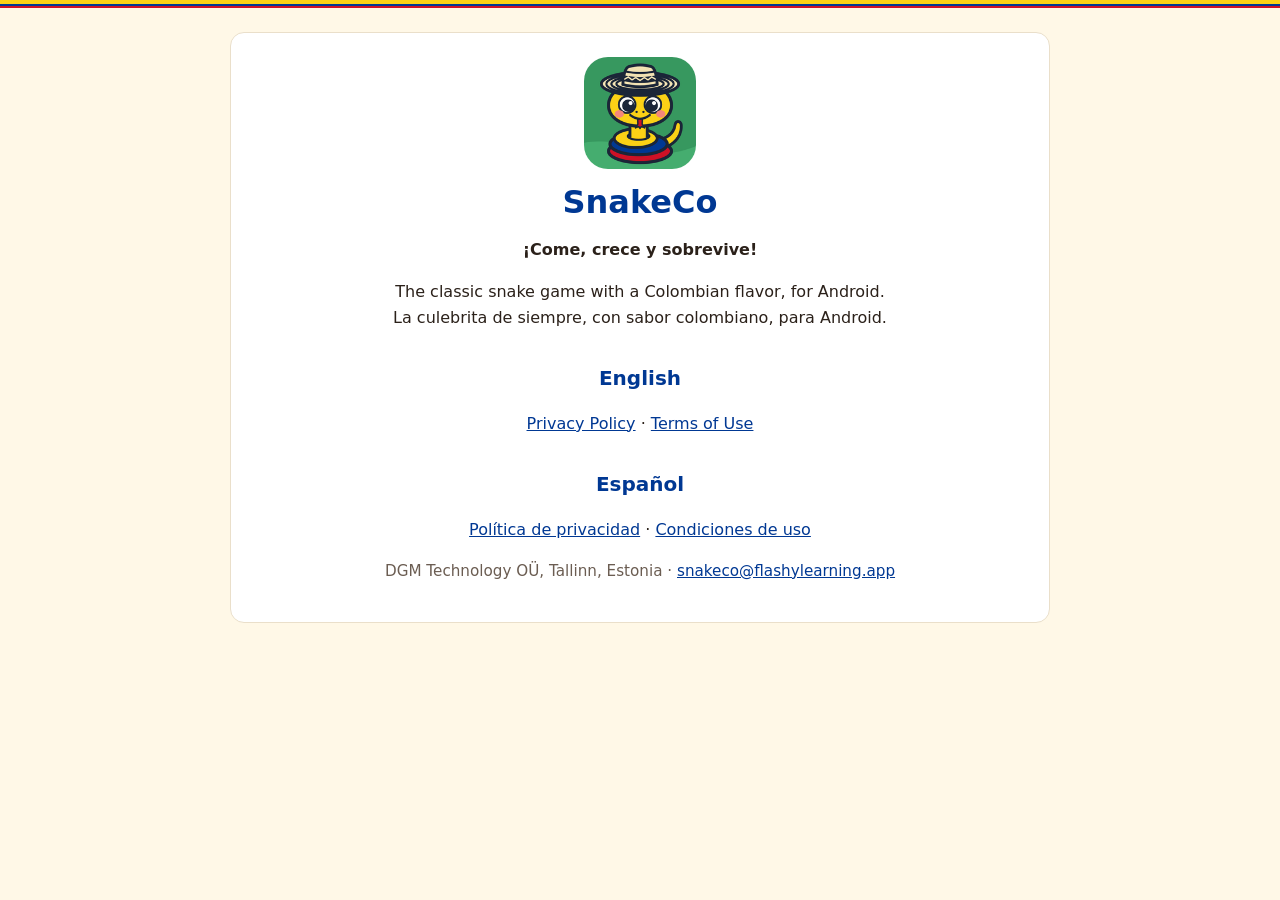
==== index.html @ 08a18cec "SnakeCo privacy policy and terms (EN + ES) Co-Authored-By: Claude Opus 5.5 <noreply@anthropic.com>" ====
<!doctype html>
<html lang="en">
<head>
  <meta charset="utf-8">
  <meta name="viewport" content="width=device-width, initial-scale=1">
  <title>SnakeCo</title>
  <meta name="description" content="SnakeCo, the classic snake game with a Colombian flavor, by DGM Technology OÜ.">
  <link rel="icon" href="icon.png">
  <link rel="stylesheet" href="style.css">
</head>
<body>
<div class="flag"></div>
<main style="text-align:center">
  <img src="icon.png" alt="" width="112" height="112" style="border-radius:24px">
  <h1>SnakeCo</h1>
  <p><strong>¡Come, crece y sobrevive!</strong></p>
  <p>The classic snake game with a Colombian flavor, for Android.<br>
     La culebrita de siempre, con sabor colombiano, para Android.</p>
  <h2>English</h2>
  <p><a href="en/privacy.html">Privacy Policy</a> · <a href="en/terms.html">Terms of Use</a></p>
  <h2>Español</h2>
  <p><a href="es/privacy.html">Política de privacidad</a> · <a href="es/terms.html">Condiciones de uso</a></p>
  <p class="meta">DGM Technology OÜ, Tallinn, Estonia ·
    <a href="mailto:snakeco@flashylearning.app">snakeco@flashylearning.app</a></p>
</main>
</body>
</html>
---- style.css ----
:root {
  --bg: #fff8e7;
  --card: #ffffff;
  --ink: #2b211a;
  --muted: #6b5d52;
  --blue: #003893;
  --red: #b3141f;
  --yellow: #fcd116;
  --box: #fff3c4;
  --line: #eadfca;
}
@media (prefers-color-scheme: dark) {
  :root {
    --bg: #241c16;
    --card: #33291f;
    --ink: #f3ece4;
    --muted: #c9bcae;
    --blue: #8fb3ff;
    --red: #ff8f8f;
    --box: #43361f;
    --line: #4a3d31;
  }
}
* { box-sizing: border-box; }
body {
  margin: 0;
  padding: 0 16px 32px;
  background: var(--bg);
  color: var(--ink);
  font: 16px/1.6 system-ui, -apple-system, "Segoe UI", Roboto, "Helvetica Neue", Arial, sans-serif;
}
.flag { height: 8px; margin: 0 -16px; background: linear-gradient(to bottom, var(--yellow) 0 50%, #003893 50% 75%, #ce1126 75%); }
main {
  max-width: 820px;
  margin: 24px auto 0;
  background: var(--card);
  padding: 24px 28px;
  border-radius: 14px;
  border: 1px solid var(--line);
}
nav.lang { text-align: right; font-size: 0.95rem; }
h1 { color: var(--blue); margin: 0.2em 0 0.1em; line-height: 1.2; }
h2 { color: var(--blue); margin-top: 1.6em; font-size: 1.25rem; }
h3 { margin-top: 1.2em; font-size: 1.05rem; }
.meta { color: var(--muted); font-size: 0.95rem; margin-top: 0; }
a { color: var(--blue); }
ul { padding-left: 1.3em; }
li { margin: 0.3em 0; }
.summary, .later {
  border-radius: 10px;
  padding: 12px 16px;
  margin: 1.2em 0;
}
.summary { background: var(--box); }
.later { border: 2px dashed var(--red); }
.later .tag {
  display: inline-block;
  background: var(--red);
  color: #fff;
  border-radius: 6px;
  padding: 1px 8px;
  font-size: 0.85rem;
  font-weight: 700;
}
@media (prefers-color-scheme: dark) { .later .tag { color: #241c16; } }
table { border-collapse: collapse; width: 100%; font-size: 0.95rem; }
th, td { border: 1px solid var(--line); padding: 6px 8px; text-align: left; vertical-align: top; }
footer { max-width: 820px; margin: 16px auto 0; color: var(--muted); font-size: 0.9rem; text-align: center; }
@media (max-width: 520px) { main { padding: 18px 16px; } }
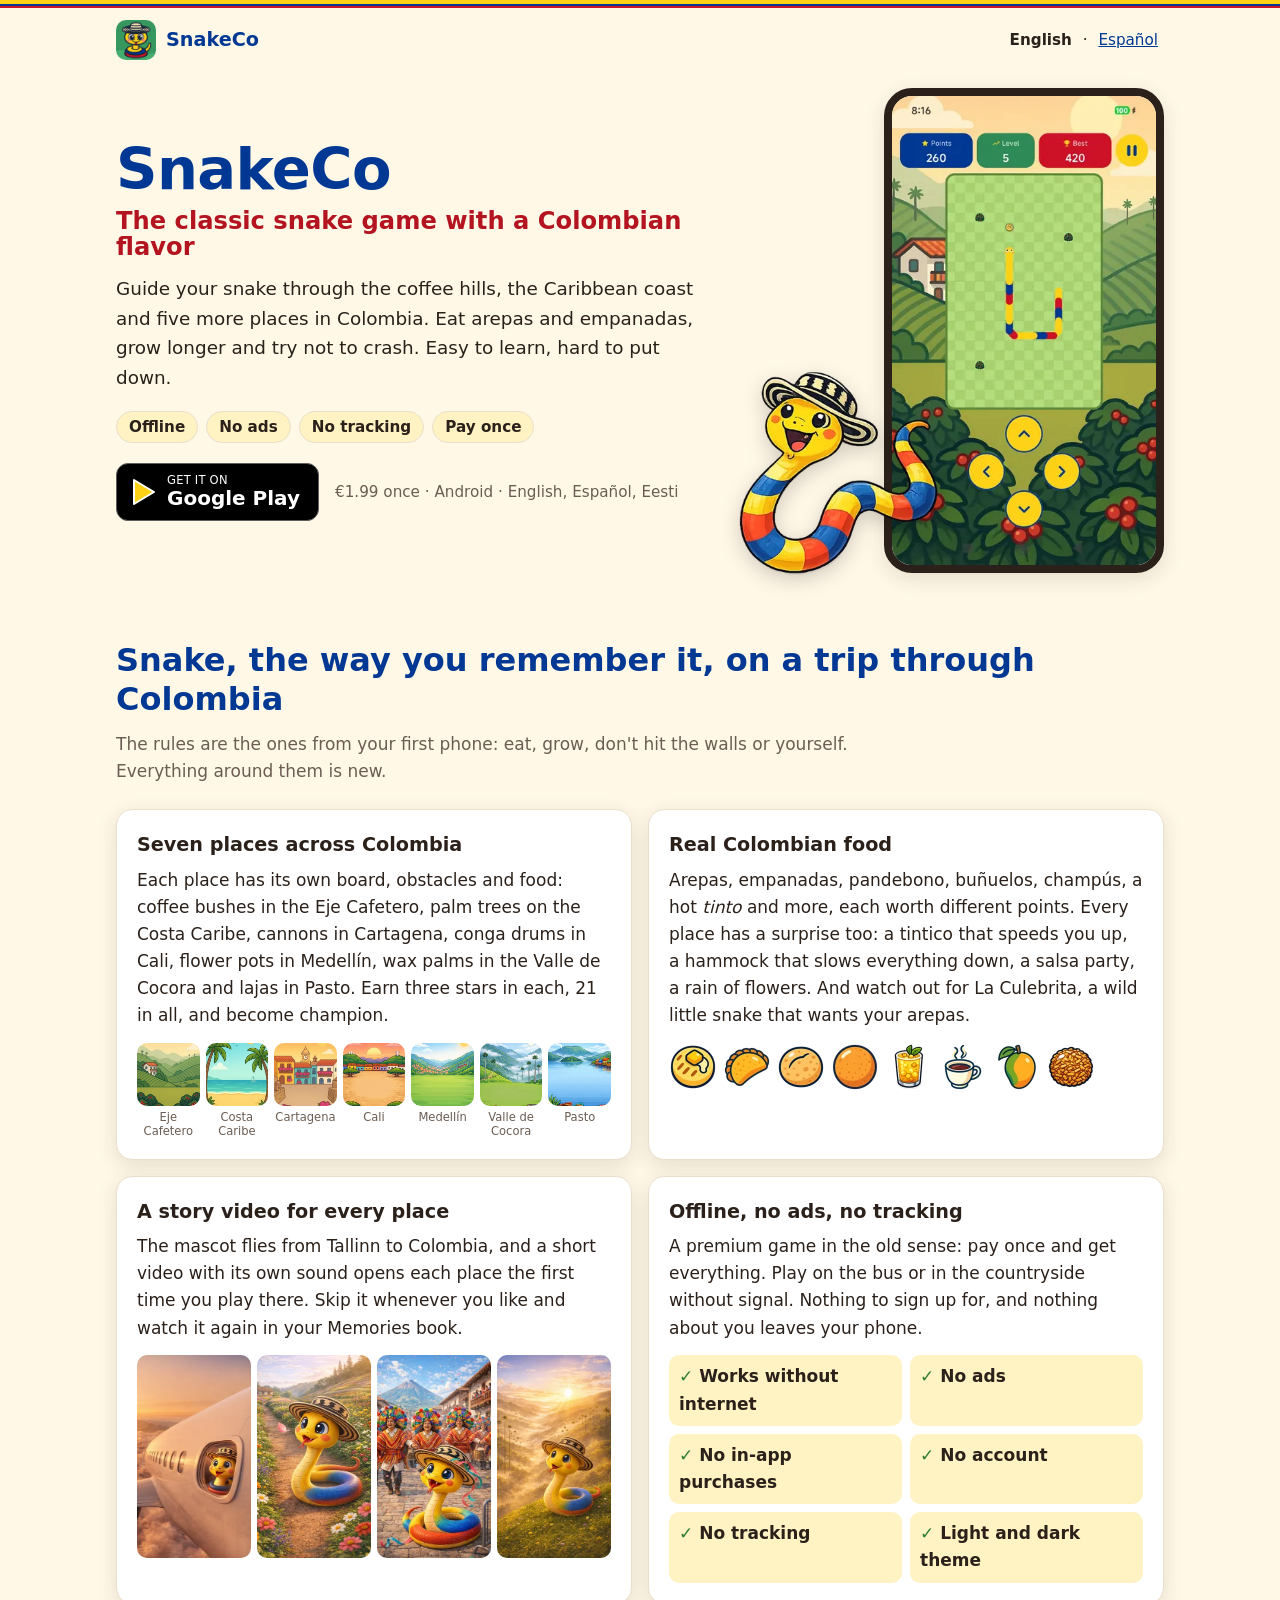
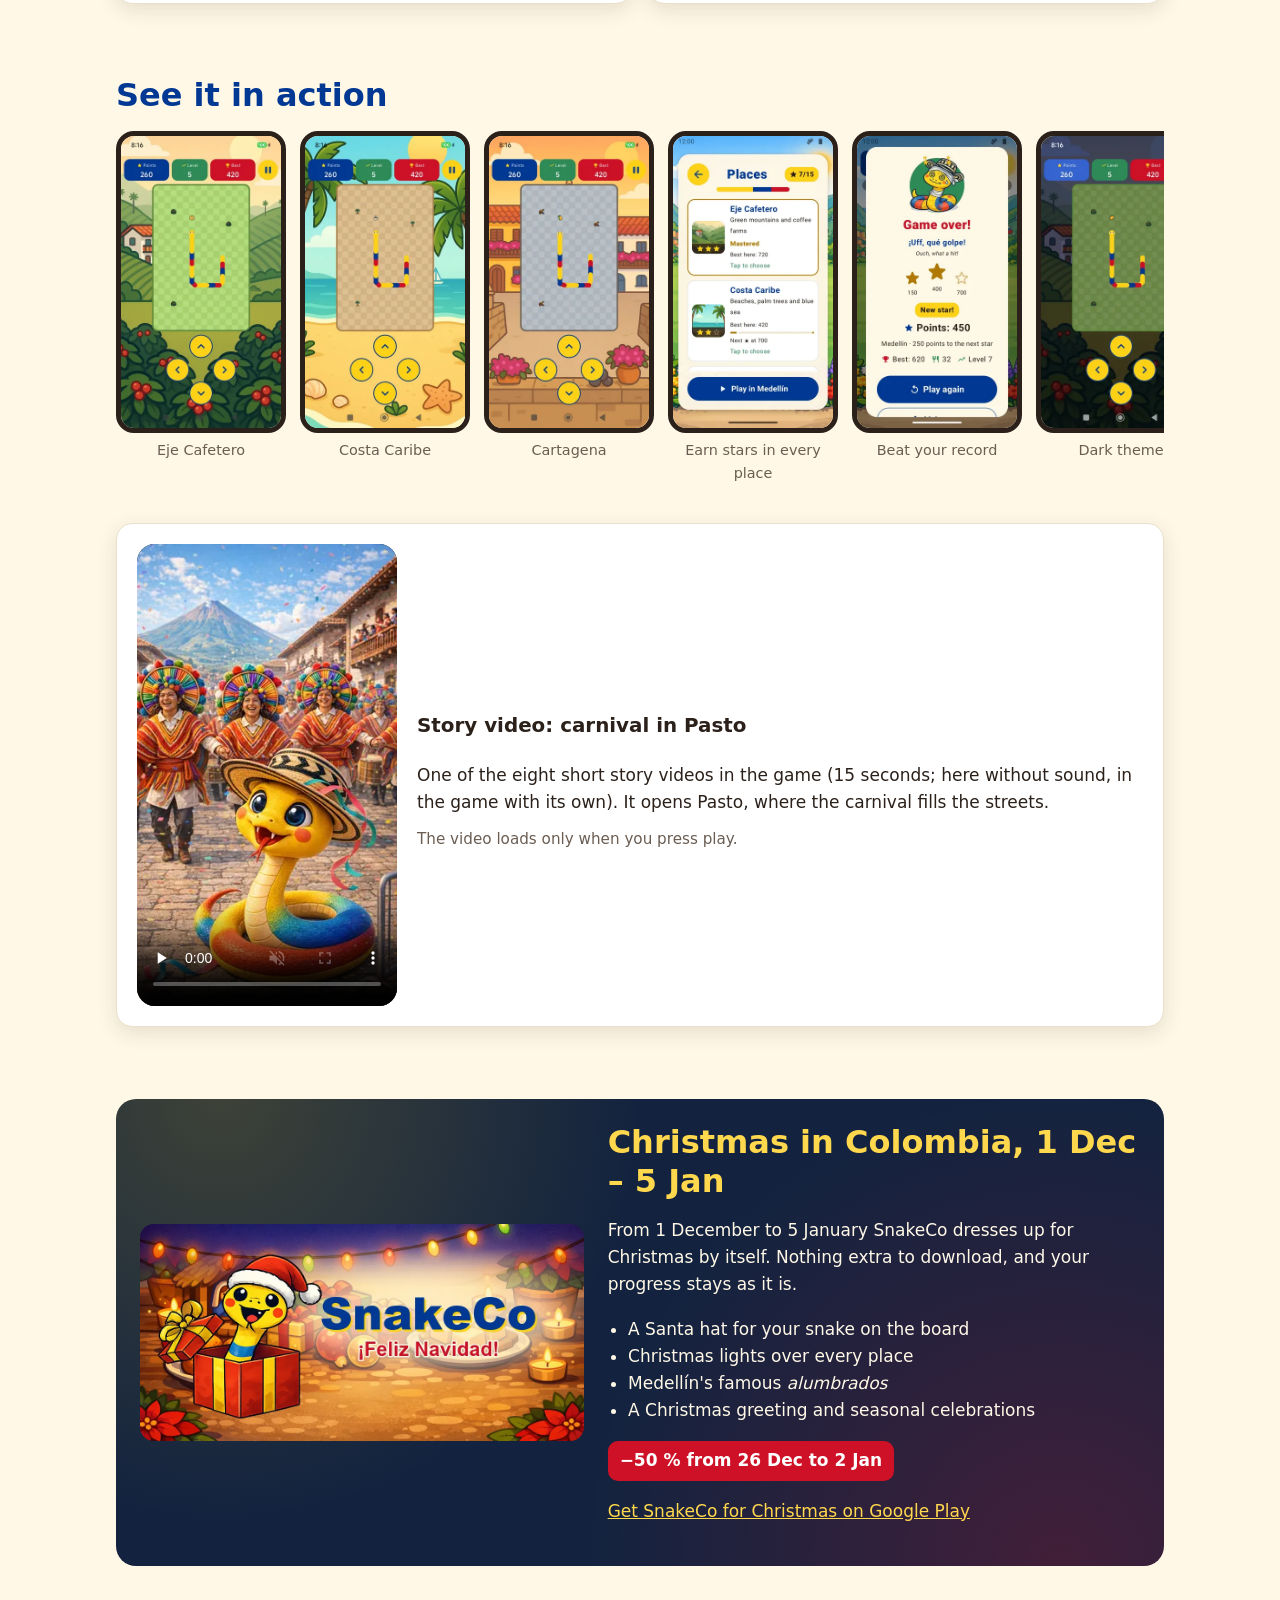
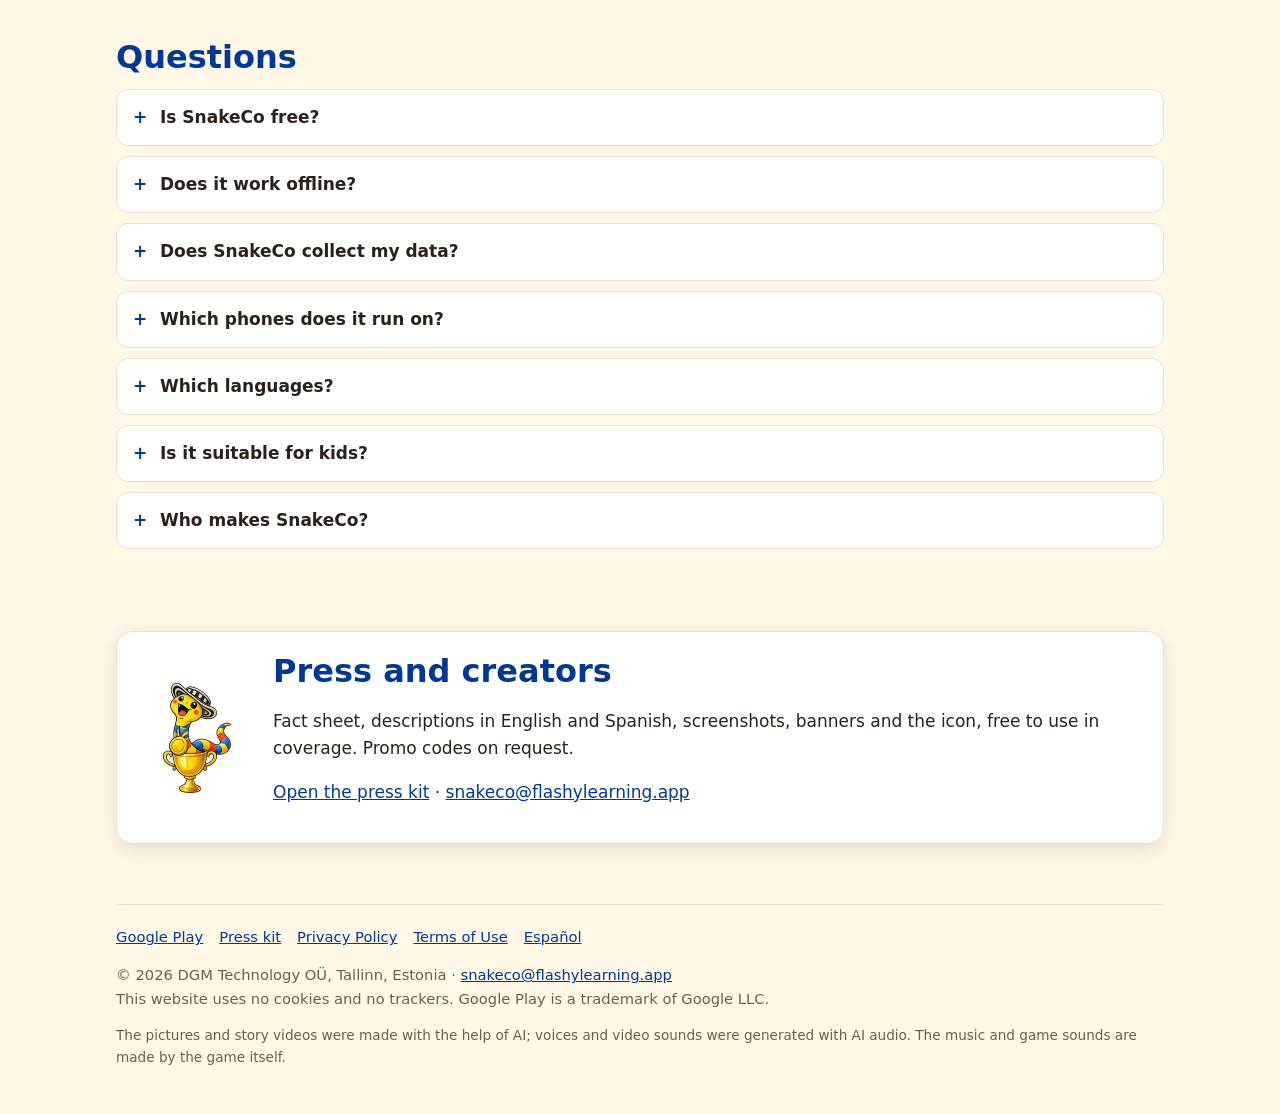
==== commit f8c6ea4b: "Landing pages EN (/) and ES (/es/), press kit (/press/), sitemap, robots, share images Legal pages (" ====
--- a/index.html
+++ b/index.html
@@ -3,25 +3,231 @@
 <head>
   <meta charset="utf-8">
   <meta name="viewport" content="width=device-width, initial-scale=1">
-  <title>SnakeCo</title>
-  <meta name="description" content="SnakeCo, the classic snake game with a Colombian flavor, by DGM Technology OÜ.">
+  <title>SnakeCo: Snake Game Colombia · classic snake for Android, offline, no ads</title>
+  <meta name="description" content="SnakeCo is the classic snake game with a Colombian flavor: seven places, regional foods and story videos. Offline, no ads, no tracking. €1.99 once on Google Play.">
+  <link rel="canonical" href="https://snakeco.flashylearning.app/">
+  <link rel="alternate" hreflang="en" href="https://snakeco.flashylearning.app/">
+  <link rel="alternate" hreflang="es" href="https://snakeco.flashylearning.app/es/">
+  <link rel="alternate" hreflang="x-default" href="https://snakeco.flashylearning.app/">
+  <meta name="theme-color" content="#fff8e7" media="(prefers-color-scheme: light)">
+  <meta name="theme-color" content="#1d1712" media="(prefers-color-scheme: dark)">
   <link rel="icon" href="icon.png">
-  <link rel="stylesheet" href="style.css">
+  <link rel="apple-touch-icon" href="icon.png">
+  <link rel="stylesheet" href="landing.css">
+  <link rel="preload" as="image" href="img/run-eje-cafetero.webp">
+
+  <meta property="og:type" content="website">
+  <meta property="og:site_name" content="SnakeCo">
+  <meta property="og:url" content="https://snakeco.flashylearning.app/">
+  <meta property="og:title" content="SnakeCo: the classic snake game with a Colombian flavor">
+  <meta property="og:description" content="Seven places across Colombia, regional foods and story videos. Offline, no ads, no tracking. For Android on Google Play.">
+  <meta property="og:image" content="https://snakeco.flashylearning.app/img/og-en.jpg">
+  <meta property="og:image:width" content="1200">
+  <meta property="og:image:height" content="630">
+  <meta property="og:image:alt" content="SnakeCo: the yellow-blue-red mascot snake next to a phone showing a snake run in Colombia's coffee region">
+  <meta property="og:locale" content="en_US">
+  <meta property="og:locale:alternate" content="es_CO">
+  <meta name="twitter:card" content="summary_large_image">
+  <meta name="twitter:title" content="SnakeCo: the classic snake game with a Colombian flavor">
+  <meta name="twitter:description" content="Seven places, regional foods, story videos. Offline, no ads, no tracking. Android.">
+  <meta name="twitter:image" content="https://snakeco.flashylearning.app/img/og-en.jpg">
+
+  <script type="application/ld+json">
+  {
+    "@context": "https://schema.org",
+    "@type": ["VideoGame", "MobileApplication"],
+    "name": "SnakeCo",
+    "alternateName": "SnakeCo: Snake Game Colombia",
+    "description": "The classic snake game with a Colombian flavor: seven places across Colombia, regional foods, story videos and a Memories book. Offline, no ads, no tracking.",
+    "url": "https://snakeco.flashylearning.app/",
+    "image": "https://snakeco.flashylearning.app/img/og-en.jpg",
+    "screenshot": [
+      "https://snakeco.flashylearning.app/img/run-eje-cafetero.webp",
+      "https://snakeco.flashylearning.app/img/run-costa-caribe.webp",
+      "https://snakeco.flashylearning.app/img/places-en.webp"
+    ],
+    "applicationCategory": "GameApplication",
+    "applicationSubCategory": "Arcade",
+    "genre": ["Arcade", "Casual", "Snake"],
+    "gamePlatform": "Android",
+    "operatingSystem": "Android",
+    "playMode": "SinglePlayer",
+    "inLanguage": ["en", "es", "et"],
+    "contentRating": "13+",
+    "installUrl": "https://play.google.com/store/apps/details?id=com.dgm.snakeco.game",
+    "sameAs": "https://play.google.com/store/apps/details?id=com.dgm.snakeco.game",
+    "offers": { "@type": "Offer", "price": "1.99", "priceCurrency": "EUR", "availability": "https://schema.org/InStock" },
+    "author": { "@type": "Organization", "name": "DGM Technology OÜ", "address": "Tallinn, Estonia", "email": "snakeco@flashylearning.app" },
+    "publisher": { "@type": "Organization", "name": "DGM Technology OÜ" }
+  }
+  </script>
 </head>
 <body>
+<a class="skip" href="#main">Skip to content</a>
 <div class="flag"></div>
-<main style="text-align:center">
-  <img src="icon.png" alt="" width="112" height="112" style="border-radius:24px">
-  <h1>SnakeCo</h1>
-  <p><strong>¡Come, crece y sobrevive!</strong></p>
-  <p>The classic snake game with a Colombian flavor, for Android.<br>
-     La culebrita de siempre, con sabor colombiano, para Android.</p>
-  <h2>English</h2>
-  <p><a href="en/privacy.html">Privacy Policy</a> · <a href="en/terms.html">Terms of Use</a></p>
-  <h2>Español</h2>
-  <p><a href="es/privacy.html">Política de privacidad</a> · <a href="es/terms.html">Condiciones de uso</a></p>
-  <p class="meta">DGM Technology OÜ, Tallinn, Estonia ·
-    <a href="mailto:snakeco@flashylearning.app">snakeco@flashylearning.app</a></p>
-</main>
+<div class="wrap">
+  <header class="top">
+    <a class="brand" href="./"><img src="icon.png" alt="" width="40" height="40"><span>SnakeCo</span></a>
+    <nav class="lang" aria-label="Language"><strong aria-current="page">English</strong> · <a href="es/" hreflang="es" lang="es">Español</a></nav>
+  </header>
+
+  <main id="main">
+    <div class="hero">
+      <div>
+        <h1>SnakeCo<span>The classic snake game with a Colombian flavor</span></h1>
+        <p class="lead">Guide your snake through the coffee hills, the Caribbean coast and five more places in Colombia. Eat arepas and empanadas, grow longer and try not to crash. Easy to learn, hard to put down.</p>
+        <ul class="chips" aria-label="Highlights">
+          <li>Offline</li><li>No ads</li><li>No tracking</li><li>Pay once</li>
+        </ul>
+        <div class="cta">
+          <a class="play" href="https://play.google.com/store/apps/details?id=com.dgm.snakeco.game&amp;referrer=utm_source%3Dsite%26utm_medium%3Dweb%26utm_campaign%3Dlanding%26utm_content%3Den_hero">
+            <svg width="26" height="28" viewBox="0 0 26 28" aria-hidden="true"><path d="M3 2l20 12L3 26z" fill="#fcd116" stroke="#fff" stroke-width="2" stroke-linejoin="round"/></svg>
+            <span><small>GET IT ON</small><b>Google Play</b></span>
+          </a>
+          <span class="price">€1.99 once · Android · English, Español, Eesti</span>
+        </div>
+      </div>
+      <div class="hero-art">
+        <img class="phone" src="img/run-eje-cafetero.webp" width="360" height="640" alt="A SnakeCo run in the Eje Cafetero: a yellow, blue and red snake on a board among coffee bushes">
+        <img class="mascot" src="img/mascot.webp" width="320" height="320" alt="The SnakeCo mascot, a smiling snake in a sombrero vueltiao">
+      </div>
+    </div>
+
+    <section id="features" aria-labelledby="features-h">
+      <h2 id="features-h">Snake, the way you remember it, on a trip through Colombia</h2>
+      <p class="sub">The rules are the ones from your first phone: eat, grow, don't hit the walls or yourself. Everything around them is new.</p>
+      <div class="features">
+        <article class="card">
+          <h3>Seven places across Colombia</h3>
+          <p>Each place has its own board, obstacles and food: coffee bushes in the Eje Cafetero, palm trees on the Costa Caribe, cannons in Cartagena, conga drums in Cali, flower pots in Medellín, wax palms in the Valle de Cocora and lajas in Pasto. Earn three stars in each, 21 in all, and become champion.</p>
+          <ul class="places">
+            <li><img src="img/place-coffee.webp" width="240" height="240" alt="" loading="lazy">Eje Cafetero</li>
+            <li><img src="img/place-caribe.webp" width="240" height="240" alt="" loading="lazy">Costa Caribe</li>
+            <li><img src="img/place-cartagena.webp" width="240" height="240" alt="" loading="lazy">Cartagena</li>
+            <li><img src="img/place-cali.webp" width="240" height="240" alt="" loading="lazy">Cali</li>
+            <li><img src="img/place-medellin.webp" width="240" height="240" alt="" loading="lazy">Medellín</li>
+            <li><img src="img/place-cocora.webp" width="240" height="240" alt="" loading="lazy">Valle de Cocora</li>
+            <li><img src="img/place-pasto.webp" width="240" height="240" alt="" loading="lazy">Pasto</li>
+          </ul>
+        </article>
+        <article class="card">
+          <h3>Real Colombian food</h3>
+          <p>Arepas, empanadas, pandebono, buñuelos, champús, a hot <em>tinto</em> and more, each worth different points. Every place has a surprise too: a tintico that speeds you up, a hammock that slows everything down, a salsa party, a rain of flowers. And watch out for La Culebrita, a wild little snake that wants your arepas.</p>
+          <div class="foods" role="img" aria-label="Food in the game: arepa, empanada, pandebono, buñuelo, champús, tinto, mango, cocada">
+            <img src="img/food-arepa.webp" width="96" height="96" alt="" loading="lazy">
+            <img src="img/food-empanada.webp" width="96" height="96" alt="" loading="lazy">
+            <img src="img/food-pandebono.webp" width="96" height="96" alt="" loading="lazy">
+            <img src="img/food-bunuelo.webp" width="96" height="96" alt="" loading="lazy">
+            <img src="img/food-champus.webp" width="96" height="96" alt="" loading="lazy">
+            <img src="img/food-tinto.webp" width="96" height="96" alt="" loading="lazy">
+            <img src="img/food-mango.webp" width="96" height="96" alt="" loading="lazy">
+            <img src="img/food-cocada.webp" width="96" height="96" alt="" loading="lazy">
+          </div>
+        </article>
+        <article class="card">
+          <h3>A story video for every place</h3>
+          <p>The mascot flies from Tallinn to Colombia, and a short video with its own sound opens each place the first time you play there. Skip it whenever you like and watch it again in your Memories book.</p>
+          <div class="stories">
+            <img src="img/story-tallinn.webp" width="300" height="533" alt="Story video still: the mascot looks out of a plane window above the clouds" loading="lazy">
+            <img src="img/story-medellin.webp" width="300" height="533" alt="Story video still: the mascot on a flower trail near Medellín" loading="lazy">
+            <img src="img/story-pasto.webp" width="300" height="533" alt="Story video still: the mascot at the Pasto carnival" loading="lazy">
+            <img src="img/story-cocora.webp" width="300" height="533" alt="Story video still: the mascot at sunrise over the Valle de Cocora" loading="lazy">
+          </div>
+        </article>
+        <article class="card">
+          <h3>Offline, no ads, no tracking</h3>
+          <p>A premium game in the old sense: pay once and get everything. Play on the bus or in the countryside without signal. Nothing to sign up for, and nothing about you leaves your phone.</p>
+          <ul class="badges">
+            <li>Works without internet</li><li>No ads</li><li>No in-app purchases</li><li>No account</li><li>No tracking</li><li>Light and dark theme</li>
+          </ul>
+        </article>
+      </div>
+    </section>
+
+    <section id="screens" aria-labelledby="screens-h">
+      <h2 id="screens-h">See it in action</h2>
+      <div class="shots" tabindex="0" aria-label="Screenshots, scroll sideways">
+        <figure><img src="img/run-eje-cafetero.webp" width="360" height="640" alt="Snake run in the Eje Cafetero" loading="lazy"><figcaption>Eje Cafetero</figcaption></figure>
+        <figure><img src="img/run-costa-caribe.webp" width="360" height="640" alt="Snake run on the Costa Caribe beach" loading="lazy"><figcaption>Costa Caribe</figcaption></figure>
+        <figure><img src="img/run-cartagena.webp" width="360" height="640" alt="Snake run on Cartagena's walls" loading="lazy"><figcaption>Cartagena</figcaption></figure>
+        <figure><img src="img/places-en.webp" width="360" height="640" alt="Places screen with stars earned in each place" loading="lazy"><figcaption>Earn stars in every place</figcaption></figure>
+        <figure><img src="img/game-over-en.webp" width="360" height="640" alt="Game over screen with a new star and the score" loading="lazy"><figcaption>Beat your record</figcaption></figure>
+        <figure><img src="img/run-dark.webp" width="360" height="640" alt="Snake run in the dark theme" loading="lazy"><figcaption>Dark theme</figcaption></figure>
+        <figure><img src="press/img/culebrita-chase.gif" width="260" height="390" alt="Animation: La Culebrita, a small wild snake, races the player to the food" loading="lazy"><figcaption>La Culebrita wants your food</figcaption></figure>
+      </div>
+      <div class="video card">
+        <video controls muted preload="none" playsinline poster="img/story-pasto.webp" width="720" height="1280" aria-describedby="video-d">
+          <source src="img/story-pasto.mp4" type="video/mp4">
+        </video>
+        <div id="video-d">
+          <h3>Story video: carnival in Pasto</h3>
+          <p>One of the eight short story videos in the game (15 seconds; here without sound, in the game with its own). It opens Pasto, where the carnival fills the streets.</p>
+          <p class="price">The video loads only when you press play.</p>
+        </div>
+      </div>
+    </section>
+
+    <!-- XMAS-2026 START: Christmas section, remove this block on 6 Jan 2027 (it also hides itself from that date) -->
+    <section id="christmas" data-until="2027-01-06" aria-labelledby="xmas-h">
+      <div class="xmas">
+        <img class="banner" src="img/xmas-banner.webp" width="1024" height="500" alt="The SnakeCo mascot in a Santa hat popping out of a gift box, with Christmas lights" loading="lazy">
+        <div>
+          <h2 id="xmas-h">Christmas in Colombia, 1 Dec – 5 Jan</h2>
+          <p>From 1 December to 5 January SnakeCo dresses up for Christmas by itself. Nothing extra to download, and your progress stays as it is.</p>
+          <ul>
+            <li>A Santa hat for your snake on the board</li>
+            <li>Christmas lights over every place</li>
+            <li>Medellín's famous <em>alumbrados</em></li>
+            <li>A Christmas greeting and seasonal celebrations</li>
+          </ul>
+          <p><span class="sale">−50 % from 26 Dec to 2 Jan</span></p>
+          <p><a href="https://play.google.com/store/apps/details?id=com.dgm.snakeco.game&amp;referrer=utm_source%3Dsite%26utm_medium%3Dweb%26utm_campaign%3Dxmas2026%26utm_content%3Den_xmas">Get SnakeCo for Christmas on Google Play</a></p>
+        </div>
+      </div>
+    </section>
+    <!-- XMAS-2026 END -->
+
+    <section id="faq" class="faq" aria-labelledby="faq-h">
+      <h2 id="faq-h">Questions</h2>
+      <details><summary>Is SnakeCo free?</summary><p>No. SnakeCo costs €1.99 once (COP 4,900 in Colombia; Google Play shows the price in your currency). There are no ads and no in-app purchases: you pay once and get every place, video and challenge.</p></details>
+      <details><summary>Does it work offline?</summary><p>Yes. Once installed, SnakeCo works without internet. Google Play may check your purchase now and then when you are online.</p></details>
+      <details><summary>Does SnakeCo collect my data?</summary><p>No. There is no account, no analytics and no ads. Your scores and settings stay on your phone. Read the <a href="en/privacy.html">privacy policy</a>.</p></details>
+      <details><summary>Which phones does it run on?</summary><p>Android phones and tablets through Google Play. An iPhone version is in development, with no date yet.</p></details>
+      <details><summary>Which languages?</summary><p>English, Spanish and Estonian. The voice reactions are in Colombian Spanish, and you can switch them off.</p></details>
+      <details><summary>Is it suitable for kids?</summary><p>The content is family-friendly. Google Play rates it 13+.</p></details>
+      <details><summary>Who makes SnakeCo?</summary><p>DGM Technology OÜ, a one-person indie studio in Tallinn, Estonia, with a big love for Colombia. Write to <a href="mailto:snakeco@flashylearning.app">snakeco@flashylearning.app</a>.</p></details>
+    </section>
+
+    <section id="press" aria-labelledby="press-h">
+      <div class="press card">
+        <img src="img/mascot-champion.webp" width="240" height="240" alt="" loading="lazy">
+        <div>
+          <h2 id="press-h">Press and creators</h2>
+          <p>Fact sheet, descriptions in English and Spanish, screenshots, banners and the icon, free to use in coverage. Promo codes on request.</p>
+          <p><a href="press/">Open the press kit</a> · <a href="mailto:snakeco@flashylearning.app">snakeco@flashylearning.app</a></p>
+        </div>
+      </div>
+    </section>
+  </main>
+
+  <footer>
+    <nav aria-label="Footer">
+      <a href="https://play.google.com/store/apps/details?id=com.dgm.snakeco.game&amp;referrer=utm_source%3Dsite%26utm_medium%3Dweb%26utm_campaign%3Dlanding%26utm_content%3Den_footer">Google Play</a>
+      <a href="press/">Press kit</a>
+      <a href="en/privacy.html">Privacy Policy</a>
+      <a href="en/terms.html">Terms of Use</a>
+      <a href="es/" hreflang="es" lang="es">Español</a>
+    </nav>
+    <p>© 2026 DGM Technology OÜ, Tallinn, Estonia · <a href="mailto:snakeco@flashylearning.app">snakeco@flashylearning.app</a><br>
+      This website uses no cookies and no trackers. Google Play is a trademark of Google LLC.</p>
+    <p class="ai">The pictures and story videos were made with the help of AI; voices and video sounds were generated with AI audio. The music and game sounds are made by the game itself.</p>
+  </footer>
+</div>
+<!-- XMAS-2026: hides the Christmas block from 6 Jan 2027 if it is still in the page -->
+<script>
+  document.querySelectorAll("[data-until]").forEach(function (el) {
+    if (new Date() >= new Date(el.getAttribute("data-until") + "T00:00:00")) el.hidden = true;
+  });
+</script>
 </body>
 </html>
--- a/landing.css
+++ b/landing.css
@@ -0,0 +1,149 @@
+/* SnakeCo landing pages (/, /es/). Plain CSS, no external fonts, no trackers. */
+:root {
+  color-scheme: light dark;
+  --bg: #fff8e7;
+  --card: #ffffff;
+  --soft: #fff3c4;
+  --ink: #2b211a;
+  --muted: #6b5d52;
+  --blue: #003893;
+  --blue-ink: #ffffff;
+  --red: #b3141f;
+  --yellow: #fcd116;
+  --green: #2e7d32;
+  --line: #eadfca;
+  --shadow: 0 6px 20px rgba(60, 40, 10, .12);
+  --xmas-bg: #13233f;
+  --xmas-ink: #fff8e7;
+}
+@media (prefers-color-scheme: dark) {
+  :root {
+    --bg: #1d1712;
+    --card: #2b231b;
+    --soft: #3a2f1c;
+    --ink: #f3ece4;
+    --muted: #c9bcae;
+    --blue: #8fb3ff;
+    --blue-ink: #10203f;
+    --red: #ff8f8f;
+    --green: #8fd694;
+    --line: #463a2e;
+    --shadow: 0 6px 20px rgba(0, 0, 0, .35);
+    --xmas-bg: #0d1830;
+  }
+}
+* { box-sizing: border-box; }
+html { scroll-behavior: smooth; }
+@media (prefers-reduced-motion: reduce) { html { scroll-behavior: auto; } }
+body {
+  margin: 0;
+  background: var(--bg);
+  color: var(--ink);
+  font: 17px/1.6 system-ui, -apple-system, "Segoe UI", Roboto, "Helvetica Neue", Arial, sans-serif;
+}
+img, video { max-width: 100%; height: auto; display: block; }
+a { color: var(--blue); }
+a:focus-visible, summary:focus-visible, .play:focus-visible { outline: 3px solid var(--yellow); outline-offset: 3px; }
+.skip { position: absolute; left: -999px; top: 8px; background: var(--card); padding: 8px 12px; border-radius: 8px; z-index: 10; }
+.skip:focus { left: 8px; }
+.flag { height: 8px; background: linear-gradient(to bottom, var(--yellow) 0 50%, #003893 50% 75%, #ce1126 75%); }
+.wrap { max-width: 1080px; margin: 0 auto; padding: 0 16px; }
+
+/* Top bar */
+.top { display: flex; align-items: center; justify-content: space-between; gap: 12px; padding: 12px 0; }
+.brand { display: flex; align-items: center; gap: 10px; font-weight: 800; font-size: 1.2rem; color: var(--blue); text-decoration: none; }
+.brand img { width: 40px; height: 40px; border-radius: 10px; }
+.lang { font-size: .95rem; }
+.lang a, .lang strong { padding: 4px 6px; }
+
+/* Hero */
+.hero { display: grid; grid-template-columns: 1.15fr .85fr; gap: 24px; align-items: center; padding: 16px 0 32px; }
+.hero h1 { font-size: clamp(2.2rem, 6vw, 3.6rem); line-height: 1.05; margin: 0 0 .25em; color: var(--blue); letter-spacing: -.01em; }
+.hero h1 span { display: block; font-size: .42em; color: var(--red); letter-spacing: 0; margin-top: .35em; }
+.lead { font-size: 1.15rem; margin: 0 0 1em; }
+.chips { display: flex; flex-wrap: wrap; gap: 8px; padding: 0; margin: 0 0 20px; list-style: none; }
+.chips li { background: var(--soft); border: 1px solid var(--line); border-radius: 999px; padding: 3px 12px; font-weight: 600; font-size: .95rem; }
+.cta { display: flex; flex-wrap: wrap; align-items: center; gap: 12px 16px; }
+.play {
+  display: inline-flex; align-items: center; gap: 10px; background: #000; color: #fff; text-decoration: none;
+  border-radius: 12px; padding: 10px 18px 10px 14px; border: 1px solid #5f5f5f; line-height: 1.15;
+}
+.play svg { flex: none; }
+.play small { display: block; font-size: .72rem; letter-spacing: .02em; }
+.play b { display: block; font-size: 1.25rem; font-weight: 600; }
+.price { color: var(--muted); font-size: .95rem; }
+.hero-art { position: relative; }
+.hero-art .phone { width: min(280px, 70%); margin-left: auto; border-radius: 28px; border: 8px solid #2b211a; box-shadow: var(--shadow); }
+.hero-art .mascot { position: absolute; left: 0; bottom: -10px; width: min(220px, 52%); filter: drop-shadow(0 6px 10px rgba(0,0,0,.18)); }
+
+/* Sections */
+section { padding: 36px 0; }
+section h2 { font-size: clamp(1.5rem, 3.5vw, 2rem); color: var(--blue); margin: 0 0 .4em; line-height: 1.2; }
+.sub { color: var(--muted); margin: 0 0 1.4em; max-width: 46em; }
+.card { background: var(--card); border: 1px solid var(--line); border-radius: 16px; padding: 20px; box-shadow: var(--shadow); }
+.features { display: grid; grid-template-columns: repeat(2, 1fr); gap: 16px; }
+.features h3 { margin: 0 0 .3em; font-size: 1.2rem; }
+.features p { margin: 0 0 .8em; }
+.places { display: grid; grid-template-columns: repeat(7, 1fr); gap: 6px; padding: 0; margin: 0; list-style: none; }
+.places li { font-size: .72rem; text-align: center; color: var(--muted); line-height: 1.25; }
+.places img { border-radius: 10px; margin-bottom: 4px; aspect-ratio: 1; object-fit: cover; width: 100%; }
+.foods { display: flex; flex-wrap: wrap; gap: 6px; }
+.foods img { width: 48px; height: 48px; }
+.stories { display: grid; grid-template-columns: repeat(4, 1fr); gap: 6px; }
+.stories img { border-radius: 10px; aspect-ratio: 9 / 16; object-fit: cover; width: 100%; }
+.badges { display: grid; grid-template-columns: repeat(2, 1fr); gap: 8px; padding: 0; margin: 0; list-style: none; }
+.badges li { background: var(--soft); border-radius: 10px; padding: 8px 10px; font-weight: 600; }
+.badges li::before { content: "✓ "; color: var(--green); }
+
+/* Screens */
+.shots { display: grid; grid-auto-flow: column; grid-auto-columns: minmax(170px, 1fr); gap: 14px; overflow-x: auto;
+  padding: 4px 4px 14px; scroll-snap-type: x mandatory; overscroll-behavior-x: contain; }
+.shots figure { margin: 0; scroll-snap-align: start; }
+.shots img { border-radius: 18px; border: 5px solid #2b211a; aspect-ratio: 9 / 16; width: 100%; object-fit: cover; }
+.shots figcaption { font-size: .9rem; color: var(--muted); text-align: center; margin-top: 6px; }
+.video { display: grid; grid-template-columns: 260px 1fr; gap: 20px; align-items: center; margin-top: 24px; }
+.video video { border-radius: 18px; background: #000; width: 100%; aspect-ratio: 9 / 16; }
+.video p { margin: 0 0 .6em; }
+
+/* Christmas 2026 (remove on 6 Jan 2027: delete the XMAS-2026 blocks in the HTML and this part) */
+.xmas { background: var(--xmas-bg); color: var(--xmas-ink); border-radius: 20px; padding: 24px; display: grid;
+  grid-template-columns: 1fr 1.2fr; gap: 24px; align-items: center; overflow: hidden;
+  background-image: radial-gradient(circle at 10% 0, rgba(252, 209, 22, .18), transparent 40%),
+                    radial-gradient(circle at 90% 100%, rgba(206, 17, 38, .25), transparent 45%); }
+.xmas h2 { color: #ffd84d; }
+.xmas a { color: #ffd84d; }
+.xmas .banner { border-radius: 14px; }
+.xmas .sale { display: inline-block; background: #ce1126; color: #fff; border-radius: 10px; padding: 6px 12px; font-weight: 700; }
+.xmas ul { padding-left: 1.2em; margin: .6em 0 1em; }
+/* end Christmas 2026 */
+
+/* FAQ */
+.faq details { background: var(--card); border: 1px solid var(--line); border-radius: 12px; padding: 0 16px; margin-bottom: 10px; }
+.faq summary { cursor: pointer; font-weight: 700; padding: 14px 0; list-style: none; display: flex; gap: 10px; }
+.faq summary::-webkit-details-marker { display: none; }
+.faq summary::before { content: "+"; color: var(--blue); font-weight: 800; width: 1em; flex: none; }
+.faq details[open] summary::before { content: "−"; }
+.faq details p { margin: 0 0 14px; }
+
+.press { display: flex; gap: 16px; align-items: center; }
+.press img { width: 120px; flex: none; }
+
+footer { border-top: 1px solid var(--line); margin-top: 24px; padding: 20px 0 32px; color: var(--muted); font-size: .92rem; }
+footer nav { display: flex; flex-wrap: wrap; gap: 6px 16px; margin-bottom: 10px; }
+.ai { font-size: .85rem; }
+
+@media (max-width: 800px) {
+  .hero { grid-template-columns: 1fr; }
+  .hero-art { max-width: 380px; margin: 0 auto; }
+  .features { grid-template-columns: 1fr; }
+  .xmas { grid-template-columns: 1fr; padding: 20px 16px; }
+  .video { grid-template-columns: 1fr; }
+  .video video { max-width: 260px; margin: 0 auto; }
+}
+@media (max-width: 480px) {
+  body { font-size: 16px; }
+  .places { grid-template-columns: repeat(4, 1fr); }
+  .shots { grid-auto-columns: 62%; }
+  .press { flex-direction: column; align-items: flex-start; }
+  .top .brand span { display: none; }
+}
